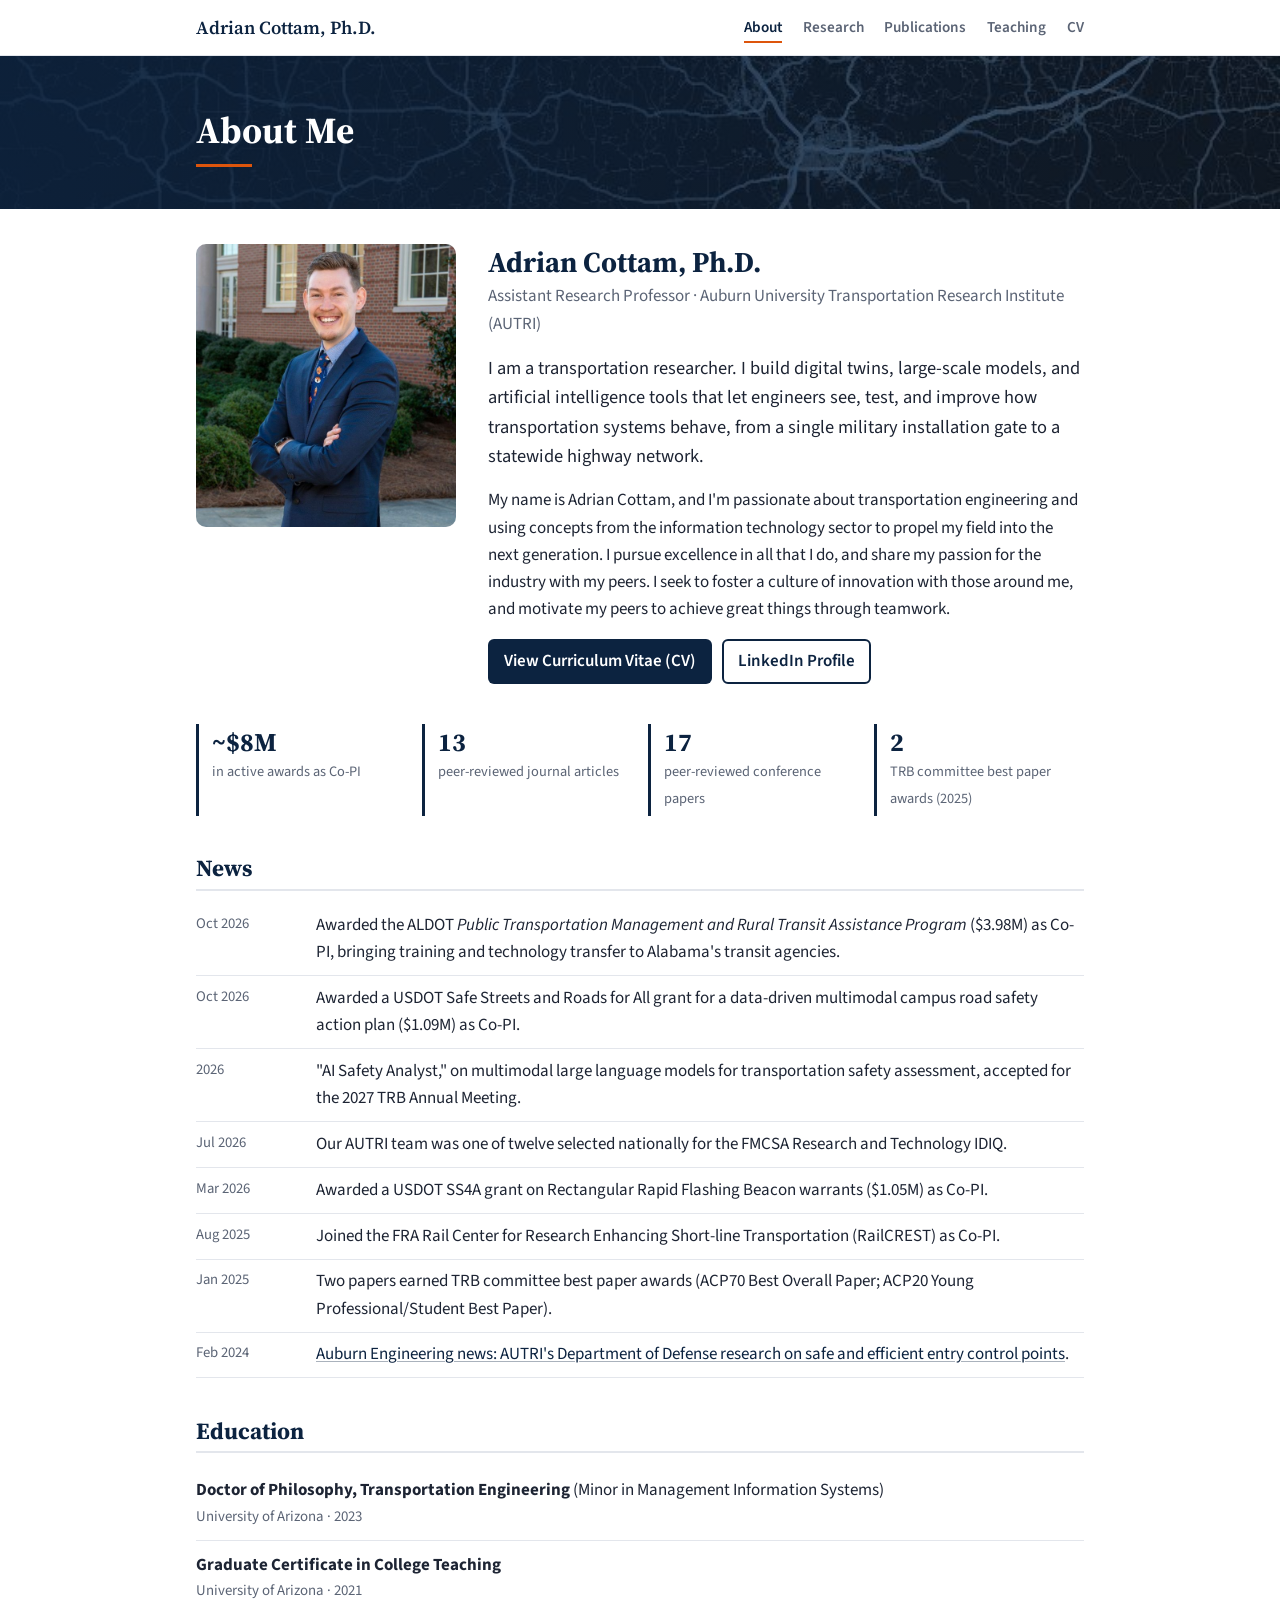
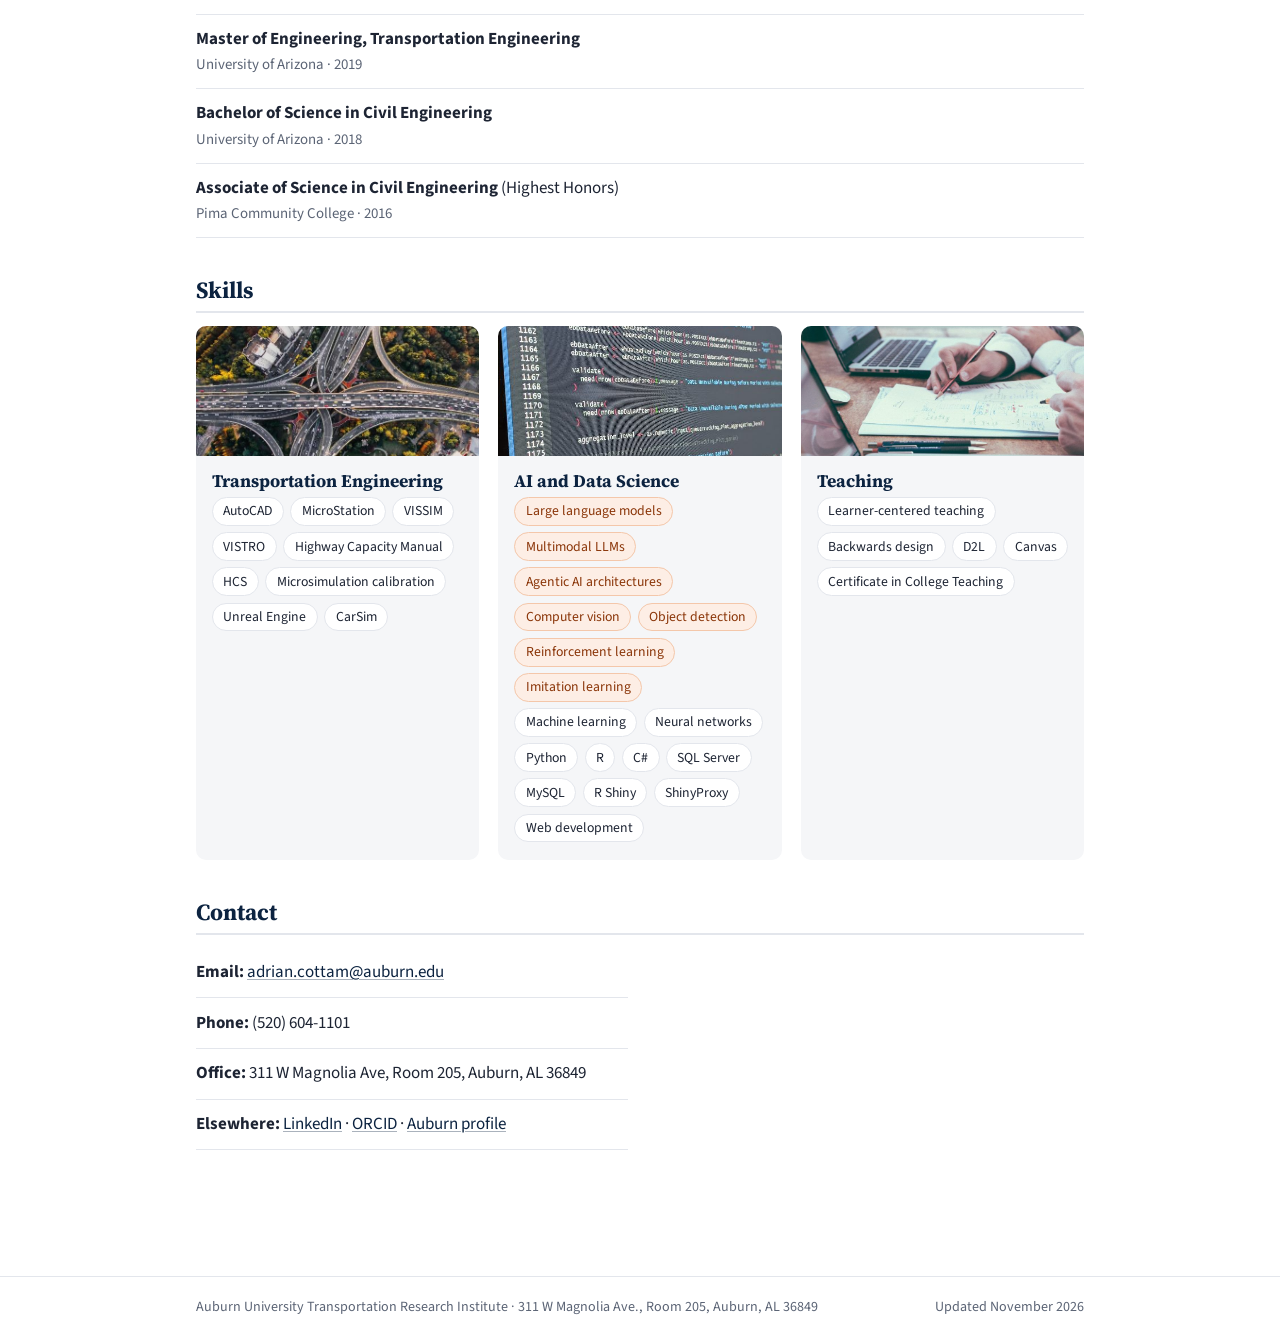
==== index.html @ 18e48138 "Changed data science skills to AI and data science" ====
<!doctype html>
<html lang="en">
<head>
<meta charset="utf-8">
<meta name="viewport" content="width=device-width, initial-scale=1">
<title>Adrian Cottam, Ph.D.</title>
<meta name="description" content="Adrian Cottam, Ph.D., transportation researcher at Auburn University: digital twins, large-scale transportation modeling, simulation, and AI for transportation safety.">
<link rel="icon" href="assets/img/headshot-close.jpg">
<link rel="preconnect" href="https://fonts.googleapis.com">
<link rel="preconnect" href="https://fonts.gstatic.com" crossorigin>
<link href="https://fonts.googleapis.com/css2?family=Source+Sans+3:wght@400;600&family=Source+Serif+4:wght@600&display=swap" rel="stylesheet">
<link rel="stylesheet" href="style.css?v=9">
</head>
<body>
<header class="site-header"><div class="inner">
<a class="brand" href="index.html">Adrian Cottam, Ph.D.</a>
<nav aria-label="Main"><ul><li><a href="index.html" aria-current="page">About</a></li><li><a href="research.html">Research</a></li><li><a href="publications.html">Publications</a></li><li><a href="teaching.html">Teaching</a></li><li><a href="cv.html">CV</a></li></ul></nav>
</div></header>
<div class="banner"><div class="inner"><h1>About Me</h1></div></div>
<main>

<section class="intro">
<div class="intro-photo"><img src="assets/img/headshot.jpg" alt="Adrian Cottam, smiling, in a navy suit with arms crossed, standing in front of a brick building." width="650" height="706"></div>
<div class="intro-text">
<h2 class="name">Adrian Cottam, Ph.D.</h2>
<div class="role">Assistant Research Professor · Auburn University Transportation Research Institute (AUTRI)</div>
<p class="lede">I am a transportation researcher. I build digital twins, large-scale models, and artificial intelligence tools that let engineers see, test, and improve how transportation systems behave, from a single military installation gate to a statewide highway network.</p>
<p>My name is Adrian Cottam, and I'm passionate about transportation engineering and using concepts from the information technology sector to propel my field into the next generation. I pursue excellence in all that I do, and share my passion for the industry with my peers. I seek to foster a culture of innovation with those around me, and motivate my peers to achieve great things through teamwork.</p>
<p class="buttons"><a class="button" href="assets/CV_AdrianCottam.pdf">View Curriculum Vitae (CV)</a> <a class="button ghost" href="https://www.linkedin.com/in/adrian-cottam/">LinkedIn Profile</a></p>
</div>
</section>

<div class="stats">
<div class="stat"><b>~$8M</b><span>in active awards as Co-PI</span></div>
<div class="stat"><b>13</b><span>peer-reviewed journal articles</span></div>
<div class="stat"><b>17</b><span>peer-reviewed conference papers</span></div>
<div class="stat"><b>2</b><span>TRB committee best paper awards (2025)</span></div>
</div>

<h2>News</h2>
<ul class="news">
<li><time>Oct 2026</time><span>Awarded the ALDOT <em>Public Transportation Management and Rural Transit Assistance Program</em> ($3.98M) as Co-PI, bringing training and technology transfer to Alabama's transit agencies.</span></li>
<li><time>Oct 2026</time><span>Awarded a USDOT Safe Streets and Roads for All grant for a data-driven multimodal campus road safety action plan ($1.09M) as Co-PI.</span></li>
<li><time>2026</time><span>"AI Safety Analyst," on multimodal large language models for transportation safety assessment, accepted for the 2027 TRB Annual Meeting.</span></li>
<li><time>Jul 2026</time><span>Our AUTRI team was one of twelve selected nationally for the FMCSA Research and Technology IDIQ.</span></li>
<li><time>Mar 2026</time><span>Awarded a USDOT SS4A grant on Rectangular Rapid Flashing Beacon warrants ($1.05M) as Co-PI.</span></li>
<li><time>Aug 2025</time><span>Joined the FRA Rail Center for Research Enhancing Short-line Transportation (RailCREST) as Co-PI.</span></li>
<li><time>Jan 2025</time><span>Two papers earned TRB committee best paper awards (ACP70 Best Overall Paper; ACP20 Young Professional/Student Best Paper).</span></li>
<li><time>Feb 2024</time><span><a href="https://eng.auburn.edu/news/2024/02/rilett-dod-safe-entry-points">Auburn Engineering news: AUTRI's Department of Defense research on safe and efficient entry control points</a>.</span></li>
</ul>

<h2>Education</h2>
<ul class="entries">
<li><strong>Doctor of Philosophy, Transportation Engineering</strong> (Minor in Management Information Systems)<div class="meta">University of Arizona · 2023</div></li>
<li><strong>Graduate Certificate in College Teaching</strong><div class="meta">University of Arizona · 2021</div></li>
<li><strong>Master of Engineering, Transportation Engineering</strong><div class="meta">University of Arizona · 2019</div></li>
<li><strong>Bachelor of Science in Civil Engineering</strong><div class="meta">University of Arizona · 2018</div></li>
<li><strong>Associate of Science in Civil Engineering</strong> (Highest Honors)<div class="meta">Pima Community College · 2016</div></li>
</ul>

<h2>Skills</h2>
<div class="tiles skills">
<div class="tile"><img src="assets/img/skill-transportation.jpg" alt="Aerial view of a multi-level highway interchange." width="600" height="600" loading="lazy"><h3>Transportation Engineering</h3><div class="chips"><span>AutoCAD</span><span>MicroStation</span><span>VISSIM</span><span>VISTRO</span><span>Highway Capacity Manual</span><span>HCS</span><span>Microsimulation calibration</span><span>Unreal Engine</span><span>CarSim</span></div></div>
<div class="tile"><img src="assets/img/skill-data-science.jpg" alt="Close-up of program code on a computer monitor." width="500" height="500" loading="lazy"><h3>AI and Data Science</h3><div class="chips"><span class="hi">Large language models</span><span class="hi">Multimodal LLMs</span><span class="hi">Agentic AI architectures</span><span class="hi">Computer vision</span><span class="hi">Object detection</span><span class="hi">Reinforcement learning</span><span class="hi">Imitation learning</span><span>Machine learning</span><span>Neural networks</span><span>Python</span><span>R</span><span>C#</span><span>SQL Server</span><span>MySQL</span><span>R Shiny</span><span>ShinyProxy</span><span>Web development</span></div></div>
<div class="tile"><img src="assets/img/skill-teaching.jpg" alt="Hands taking notes beside two laptops." width="800" height="800" loading="lazy"><h3>Teaching</h3><div class="chips"><span>Learner-centered teaching</span><span>Backwards design</span><span>D2L</span><span>Canvas</span><span>Certificate in College Teaching</span></div></div>
</div>

<h2>Contact</h2>
<div class="contact">
<ul class="entries">
<li><strong>Email:</strong> <a href="mailto:adrian.cottam@auburn.edu">adrian.cottam@auburn.edu</a></li>
<li><strong>Phone:</strong> (520) 604-1101</li>
<li><strong>Office:</strong> 311 W Magnolia Ave, Room 205, Auburn, AL 36849</li>
<li><strong>Elsewhere:</strong> <a href="https://www.linkedin.com/in/adrian-cottam/">LinkedIn</a> · <a href="https://orcid.org/0000-0001-5654-4347">ORCID</a> · <a href="https://eng.auburn.edu/directory/abc0140">Auburn profile</a></li>
</ul>
<iframe class="map" title="Map of 311 W Magnolia Ave, Auburn, AL" loading="lazy" src="https://maps.google.com/maps?hl=en-US&amp;ll=32.60641,-85.485661&amp;output=embed&amp;q=311+W+Magnolia+Ave,+Auburn,+AL+36849,+USA&amp;z=17"></iframe>
</div>

</main>
<footer class="site-footer"><div class="inner">
<span>Auburn University Transportation Research Institute · 311 W Magnolia Ave., Room 205, Auburn, AL 36849</span>
<span>Updated November 2026</span>
</div></footer>
</body>
</html>
---- style.css ----
:root {
  --navy: #0c2340;
  --orange: #dd550c;
  --ink: #1d2433;
  --muted: #5b6475;
  --line: #e3e6ec;
  --bg: #ffffff;
  --soft: #f5f6f8;
  --max: 920px;
}
* { box-sizing: border-box; }
html { -webkit-text-size-adjust: 100%; }
body {
  margin: 0;
  background: var(--bg);
  color: var(--ink);
  font-family: "Source Sans 3", -apple-system, "Segoe UI", Roboto, Helvetica, Arial, sans-serif;
  font-size: 17px;
  line-height: 1.6;
}
a { color: var(--navy); text-decoration-color: rgba(12,35,64,.35); text-underline-offset: 2px; }
a:hover { color: var(--orange); text-decoration-color: currentColor; }
h1, h2, h3 { font-family: "Source Serif 4", Georgia, serif; color: var(--navy); line-height: 1.25; }
h1 { font-size: 2.1rem; margin: 0 0 .25rem; }
h2 { font-size: 1.45rem; margin: 2.4rem 0 .8rem; padding-bottom: .35rem; border-bottom: 2px solid var(--line); }
h3 { font-size: 1.1rem; margin: 1.4rem 0 .3rem; }
p { margin: 0 0 1rem; }

/* header */
.site-header { border-bottom: 1px solid var(--line); background: #fff; position: sticky; top: 0; z-index: 10; }
.site-header .inner { max-width: var(--max); margin: 0 auto; padding: .8rem 16px; display: flex; align-items: center; justify-content: space-between; gap: 1rem; flex-wrap: wrap; }
.brand { font-family: "Source Serif 4", Georgia, serif; font-weight: 600; font-size: 1.15rem; color: var(--navy); text-decoration: none; }
.brand:hover { color: var(--navy); }
nav ul { list-style: none; margin: 0; padding: 0; display: flex; gap: 1.3rem; flex-wrap: wrap; }
nav a { text-decoration: none; color: var(--muted); font-weight: 600; font-size: .95rem; padding: .2rem 0; border-bottom: 2px solid transparent; }
nav a:hover, nav a[aria-current="page"] { color: var(--navy); border-bottom-color: var(--orange); }

main { max-width: var(--max); margin: 0 auto; padding: 2.2rem 16px 3rem; }

/* home hero */
.hero { display: grid; grid-template-columns: 1fr; gap: 1.2rem; }
.hero .role { color: var(--muted); font-size: 1.05rem; margin-bottom: 1.2rem; }
.lede { font-size: 1.15rem; }
.contact-line { display: flex; flex-wrap: wrap; gap: .4rem 1.2rem; font-size: .95rem; color: var(--muted); margin-top: .4rem; }
.contact-line a { font-weight: 600; }

/* cards */
.areas { display: grid; grid-template-columns: repeat(auto-fit, minmax(240px, 1fr)); gap: 1rem; margin-top: 1rem; }
.card { background: var(--soft); border-radius: 8px; padding: 1.1rem 1.2rem; border-top: 3px solid var(--orange); }
.card h3 { margin-top: 0; }
.card p { margin: 0; font-size: .97rem; color: var(--ink); }

/* stats */
.stats { display: grid; grid-template-columns: repeat(auto-fit, minmax(150px, 1fr)); gap: 1rem; margin: 1.5rem 0 .5rem; }
.stat { border-left: 3px solid var(--navy); padding: .2rem 0 .2rem .8rem; }
.stat b { display: block; font-family: "Source Serif 4", Georgia, serif; font-size: 1.6rem; color: var(--navy); line-height: 1.2; }
.stat span { font-size: .9rem; color: var(--muted); }

/* lists */
.news { list-style: none; padding: 0; margin: 0; }
.news li { display: grid; grid-template-columns: 6.5rem 1fr; gap: 1rem; padding: .55rem 0; border-bottom: 1px solid var(--line); }
.news time { color: var(--muted); font-size: .92rem; font-variant-numeric: tabular-nums; }
.entries { list-style: none; padding: 0; margin: 0; }
.entries li { padding: .7rem 0; border-bottom: 1px solid var(--line); }
.entries .meta { color: var(--muted); font-size: .93rem; }
.pubs { padding-left: 1.4rem; margin: 0; }
.pubs li { margin-bottom: .8rem; }
.pubs .venue { font-style: italic; }
.pubs .award { display: inline-block; margin-top: .2rem; font-size: .85rem; font-weight: 600; color: var(--orange); }
.me { font-weight: 600; }

figure { margin: 1.2rem 0; }
figure img { width: 100%; height: auto; border-radius: 8px; display: block; }
figcaption { font-size: .9rem; color: var(--muted); margin-top: .4rem; }

table { width: 100%; border-collapse: collapse; font-size: .95rem; }
th, td { text-align: left; padding: .55rem .5rem; border-bottom: 1px solid var(--line); vertical-align: top; }
th { color: var(--muted); font-weight: 600; font-size: .85rem; text-transform: uppercase; letter-spacing: .03em; }
.table-wrap { overflow-x: auto; }

.button { display: inline-block; background: var(--navy); color: #fff; text-decoration: none; padding: .55rem 1rem; border-radius: 6px; font-weight: 600; }
.button:hover { background: var(--orange); color: #fff; }
.cv-frame { width: 100%; height: 80vh; border: 1px solid var(--line); border-radius: 8px; margin-top: 1rem; }

.site-footer { border-top: 1px solid var(--line); color: var(--muted); font-size: .88rem; }
.site-footer .inner { max-width: var(--max); margin: 0 auto; padding: 1.2rem 16px; display: flex; justify-content: space-between; flex-wrap: wrap; gap: .5rem; }

@media (max-width: 600px) {
  body { font-size: 16px; }
  h1 { font-size: 1.75rem; }
  .news li { grid-template-columns: 1fr; gap: .1rem; }
  nav ul { gap: .9rem; }
  .courses th:nth-child(3), .courses td:nth-child(3) { display: none; }
  table { font-size: .9rem; }
}

/* ---- banner (from the old site's road-network header) ---- */
.banner { background: #0b1220 url("assets/img/banner-network.jpg") center/cover no-repeat; position: relative; }
.banner::before { content: ""; position: absolute; inset: 0; background: linear-gradient(90deg, rgba(12,35,64,.85), rgba(12,35,64,.35)); }
.banner .inner { position: relative; max-width: var(--max); margin: 0 auto; padding: 3.2rem 16px 2.6rem; }
.banner h1 { color: #fff; margin: 0; font-size: 2.3rem; }
.banner h1::after { content: ""; display: block; width: 56px; height: 3px; background: var(--orange); margin-top: .7rem; }

/* ---- about intro ---- */
.intro { display: grid; grid-template-columns: 260px 1fr; gap: 2rem; align-items: start; }
.intro-photo img { width: 100%; height: auto; border-radius: 10px; display: block; }
.intro .name { margin: 0 0 .2rem; border: 0; padding: 0; font-size: 1.8rem; }
.intro .role { color: var(--muted); margin-bottom: 1rem; }
.buttons { display: flex; flex-wrap: wrap; gap: .6rem; }
.button.ghost { background: transparent; color: var(--navy); border: 2px solid var(--navy); padding: calc(.55rem - 2px) calc(1rem - 2px); }
.button.ghost:hover { background: var(--navy); color: #fff; }

/* ---- image tiles (skills, philosophy) ---- */
.tiles { display: grid; grid-template-columns: repeat(auto-fit, minmax(220px, 1fr)); gap: 1.2rem; }
.tile { background: var(--soft); border-radius: 10px; overflow: hidden; }
.tile img { width: 100%; height: 170px; object-fit: cover; display: block; }
.tile h3 { margin: .9rem 1rem .3rem; }
.tile p, .tile ul { margin: 0 1rem 1rem; font-size: .96rem; }
.tile ul { padding-left: 1.1rem; }

/* ---- projects with side image ---- */
.project { display: grid; grid-template-columns: 1.3fr 1fr; gap: 1.6rem; align-items: start; margin: 1.2rem 0 1.6rem; }
.project h3 { margin-top: .2rem; }
.project .meta { color: var(--muted); font-size: .93rem; margin-bottom: .6rem; }
.project-img figure { margin: 0 0 .8rem; }
.project-img img { box-shadow: 0 1px 3px rgba(0,0,0,.12); }
.duo { display: grid; grid-template-columns: 1fr 1fr; gap: 1.2rem; align-items: start; }

/* ---- gallery ---- */
.gallery { display: grid; grid-template-columns: repeat(auto-fill, minmax(200px, 1fr)); gap: .6rem; }
.gallery a { display: block; border-radius: 6px; overflow: hidden; }
.gallery img { width: 100%; height: 170px; object-fit: cover; display: block; transition: transform .2s; }
.gallery a:hover img { transform: scale(1.04); }

/* ---- embeds ---- */
.contact { display: grid; grid-template-columns: 1fr 1fr; gap: 1.5rem; align-items: start; }
.map { width: 100%; height: 280px; border: 0; border-radius: 8px; }
.doc-frame { width: 100%; height: 85vh; border: 1px solid var(--line); border-radius: 8px; }
.video { width: 100%; aspect-ratio: 16 / 9; border: 0; border-radius: 8px; background: #000; }
.caption { font-size: .9rem; color: var(--muted); margin-top: .4rem; }

@media (max-width: 720px) {
  .intro { grid-template-columns: 1fr; }
  .intro-photo { max-width: 240px; }
  .project, .duo, .contact { grid-template-columns: 1fr; }
  .banner h1 { font-size: 1.8rem; }
  .banner .inner { padding: 2.2rem 16px 1.8rem; }
  .gallery { grid-template-columns: repeat(2, 1fr); }
  .gallery img { height: 130px; }
}
figure.narrow { max-width: 640px; }

/* ---- v3 layout tidy ---- */
/* skills as chips */
.tiles.skills .tile img { height: 130px; }
.chips { display: flex; flex-wrap: wrap; gap: .4rem; margin: .2rem 1rem 1.1rem; }
.chips span { background: #fff; border: 1px solid var(--line); border-radius: 999px; padding: .15rem .65rem; font-size: .86rem; color: var(--ink); white-space: nowrap; }

/* research areas */
.areas2 { margin-top: .4rem; }
.area { background: var(--soft); border-radius: 10px; padding: 1rem 1.2rem; border-top: 3px solid var(--orange); }
.area h3 { margin-top: .2rem; }
.area p { margin: 0; font-size: .97rem; }

/* funded projects */
.grants { display: grid; grid-template-columns: repeat(auto-fill, minmax(260px, 1fr)); gap: 1rem; }
.grant { border: 1px solid var(--line); border-radius: 10px; padding: 1rem 1.1rem; background: #fff; }
.grant .amt { font-family: "Source Serif 4", Georgia, serif; font-size: 1.45rem; color: var(--orange); font-weight: 600; line-height: 1.2; margin-bottom: .3rem; }
.grant strong { display: block; color: var(--navy); line-height: 1.35; margin-bottom: .4rem; }
.grant .meta { color: var(--muted); font-size: .88rem; }

/* two columns */
.cols2 { display: grid; grid-template-columns: 1fr 1fr; gap: 2rem; }
.cols2 h2 { margin-top: 2.4rem; }

/* carousel */
.carousel { position: relative; background: #0b1220; border-radius: 10px; overflow: hidden; }
.track { display: flex; overflow-x: auto; scroll-snap-type: x mandatory; scrollbar-width: none; outline: none; }
.track::-webkit-scrollbar { display: none; }
.track:focus-visible { box-shadow: inset 0 0 0 3px var(--orange); }
.slide { flex: 0 0 100%; scroll-snap-align: center; height: 480px; display: flex; align-items: center; justify-content: center; }
.slide img { max-width: 100%; max-height: 100%; width: auto; height: auto; object-fit: contain; display: block; }
.nav { position: absolute; top: 50%; transform: translateY(-50%); width: 44px; height: 44px; border-radius: 50%; border: 0; background: rgba(255,255,255,.88); color: var(--navy); font-size: 1.9rem; line-height: 1; cursor: pointer; display: flex; align-items: center; justify-content: center; padding-bottom: 4px; }
.nav:hover { background: #fff; color: var(--orange); }
.nav.prev { left: 12px; } .nav.next { right: 12px; }
.count { position: absolute; right: 12px; bottom: 10px; background: rgba(0,0,0,.55); color: #fff; font-size: .82rem; padding: .1rem .55rem; border-radius: 999px; }
.thumbs { display: flex; gap: .4rem; overflow-x: auto; padding: .6rem 0 .2rem; }
.thumb { flex: 0 0 auto; border: 2px solid transparent; border-radius: 6px; padding: 0; background: none; cursor: pointer; opacity: .6; }
.thumb img { width: 76px; height: 54px; object-fit: cover; border-radius: 4px; display: block; }
.thumb.on, .thumb:hover { opacity: 1; border-color: var(--orange); }

/* even photo pairs */
.duo.even img { height: 300px; object-fit: cover; }

@media (max-width: 720px) {
  .cols2 { grid-template-columns: 1fr; gap: 0; }
  .slide { height: 300px; }
  .nav { width: 36px; height: 36px; font-size: 1.5rem; }
  .duo.even img { height: 240px; }
}

/* merged teaching page */
.cols3 { display: grid; grid-template-columns: repeat(3, 1fr); gap: 1.4rem; margin-top: .6rem; }
.cols3 h3 { margin-top: .6rem; }
.cols3 p { font-size: .97rem; }
details.doc { margin: .4rem 0 1rem; border: 1px solid var(--line); border-radius: 8px; padding: .7rem 1rem; }
details.doc summary { cursor: pointer; font-weight: 600; color: var(--navy); }
details.doc[open] summary { margin-bottom: .8rem; }
[id] { scroll-margin-top: 70px; }
@media (max-width: 720px) { .cols3 { grid-template-columns: 1fr; gap: 0; } }

/* research projects as expandable rows */
.hint { color: var(--muted); font-size: .92rem; margin-top: -.3rem; }
details.proj { border: 1px solid var(--line); border-radius: 10px; margin: .7rem 0; background: #fff; transition: box-shadow .15s; }
details.proj:hover { box-shadow: 0 2px 8px rgba(12,35,64,.08); }
details.proj > summary { list-style: none; cursor: pointer; padding: .9rem 3rem .9rem 1.1rem; position: relative; display: flex; flex-direction: column; gap: .15rem; }
details.proj > summary::-webkit-details-marker { display: none; }
details.proj > summary::after { content: ""; position: absolute; right: 1.2rem; top: 50%; width: 10px; height: 10px; border-right: 2px solid var(--orange); border-bottom: 2px solid var(--orange); transform: translateY(-70%) rotate(45deg); transition: transform .2s; }
details.proj[open] > summary::after { transform: translateY(-30%) rotate(-135deg); }
details.proj > summary:focus-visible { outline: 3px solid var(--orange); outline-offset: 2px; border-radius: 10px; }
.proj-title { font-family: "Source Serif 4", Georgia, serif; font-weight: 600; color: var(--navy); font-size: 1.08rem; }
.proj-meta { color: var(--muted); font-size: .9rem; }
details.proj .project { margin: 0; padding: .2rem 1.1rem 1.1rem; border-top: 1px solid var(--line); padding-top: 1rem; }

/* project status badges */
details.proj > summary { padding-right: 7.5rem; }
.badge { position: absolute; right: 2.9rem; top: 50%; transform: translateY(-50%); font-size: .74rem; font-weight: 600; letter-spacing: .03em; text-transform: uppercase; padding: .12rem .55rem; border-radius: 999px; }
.badge.current { background: #fdeee5; color: #b2440a; }
.badge.completed { background: var(--soft); color: var(--muted); }
.project.single { grid-template-columns: 1fr; }
@media (max-width: 720px) {
  details.proj > summary { padding-right: 2.8rem; }
  .badge { position: static; transform: none; align-self: flex-start; margin-top: .3rem; }
}
figure.diagram { margin: .4rem 0 .2rem; }
figure.diagram img { border: 1px solid var(--line); border-radius: 8px; background: #fff; box-shadow: none; }
.slide { position: relative; }
.slide-cap { position: absolute; left: 12px; bottom: 10px; max-width: calc(100% - 100px); background: rgba(0,0,0,.6); color: #fff; font-size: .85rem; line-height: 1.35; padding: .3rem .65rem; border-radius: 6px; }
@media (max-width: 720px) { .slide-cap { font-size: .76rem; left: 8px; bottom: 8px; max-width: calc(100% - 80px); } }
.chips span.hi { background: #fdeee5; border-color: #f4c7aa; color: #8a3508; }
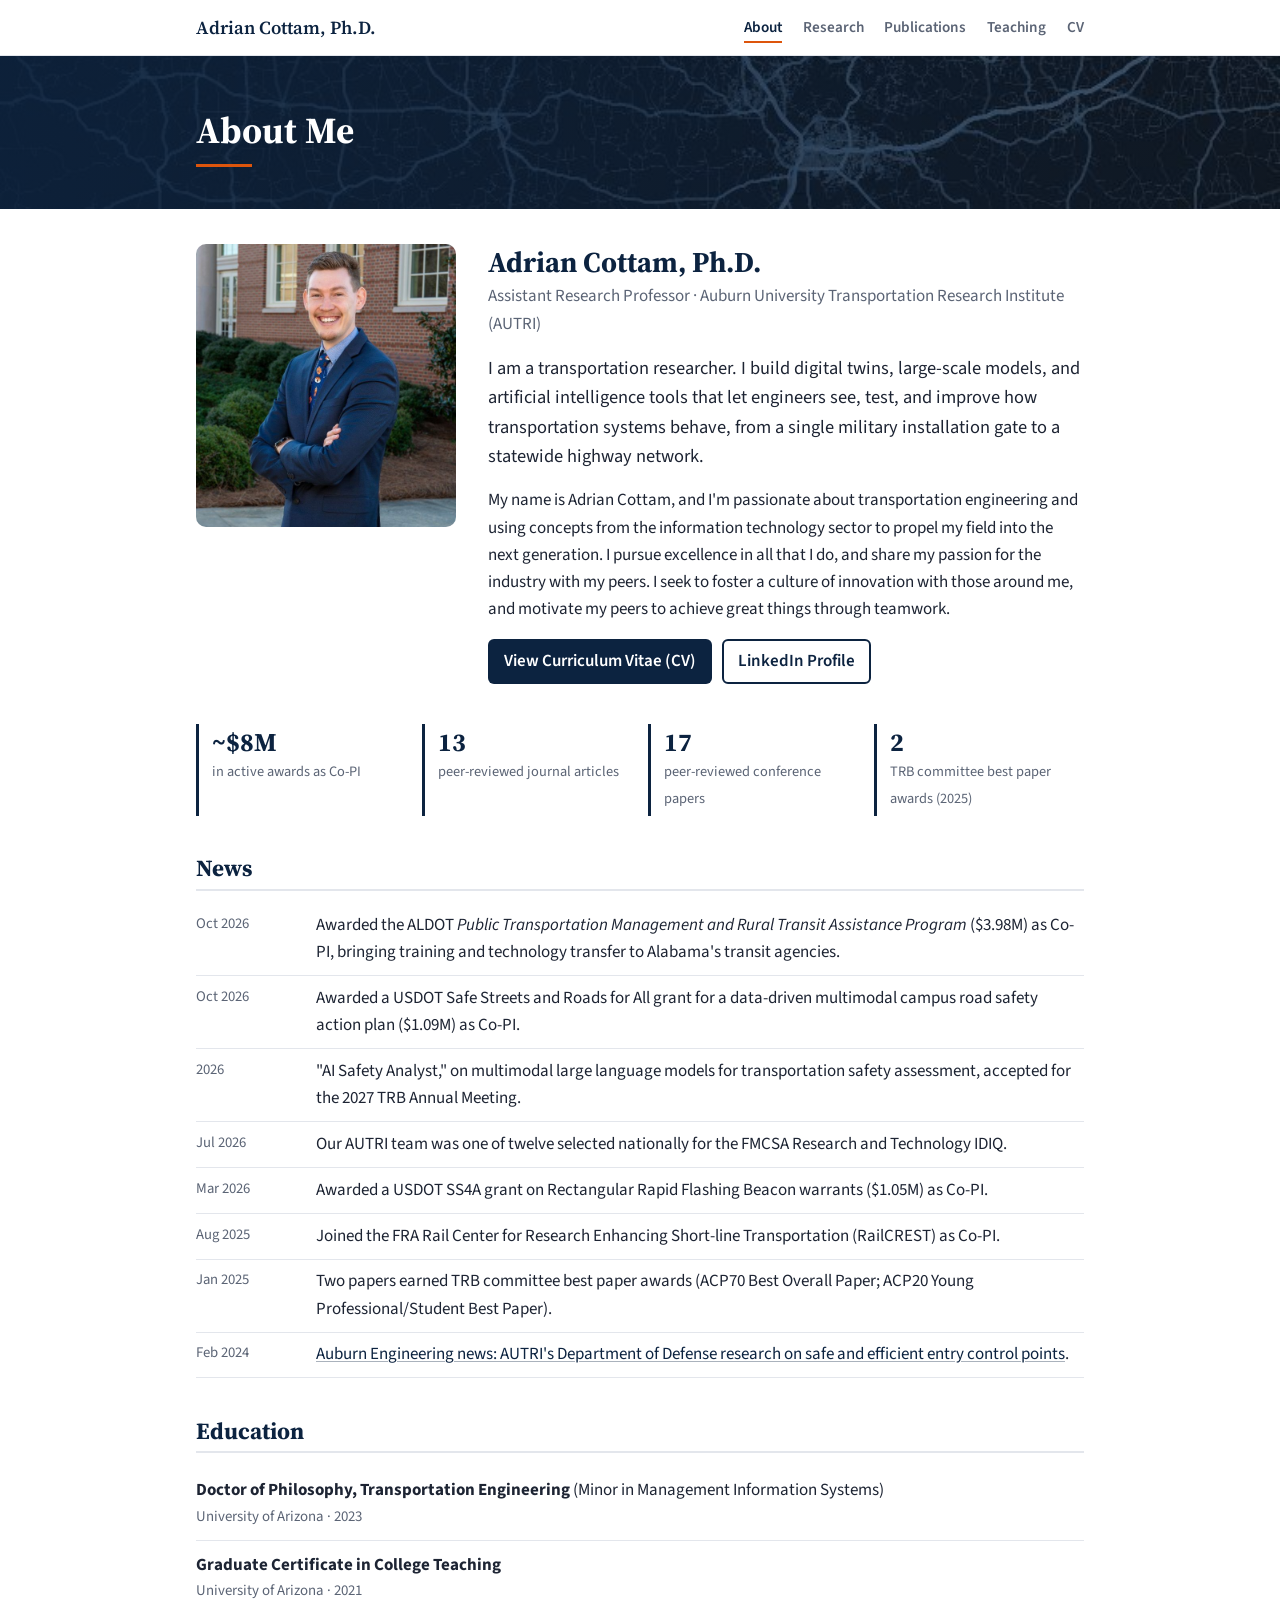
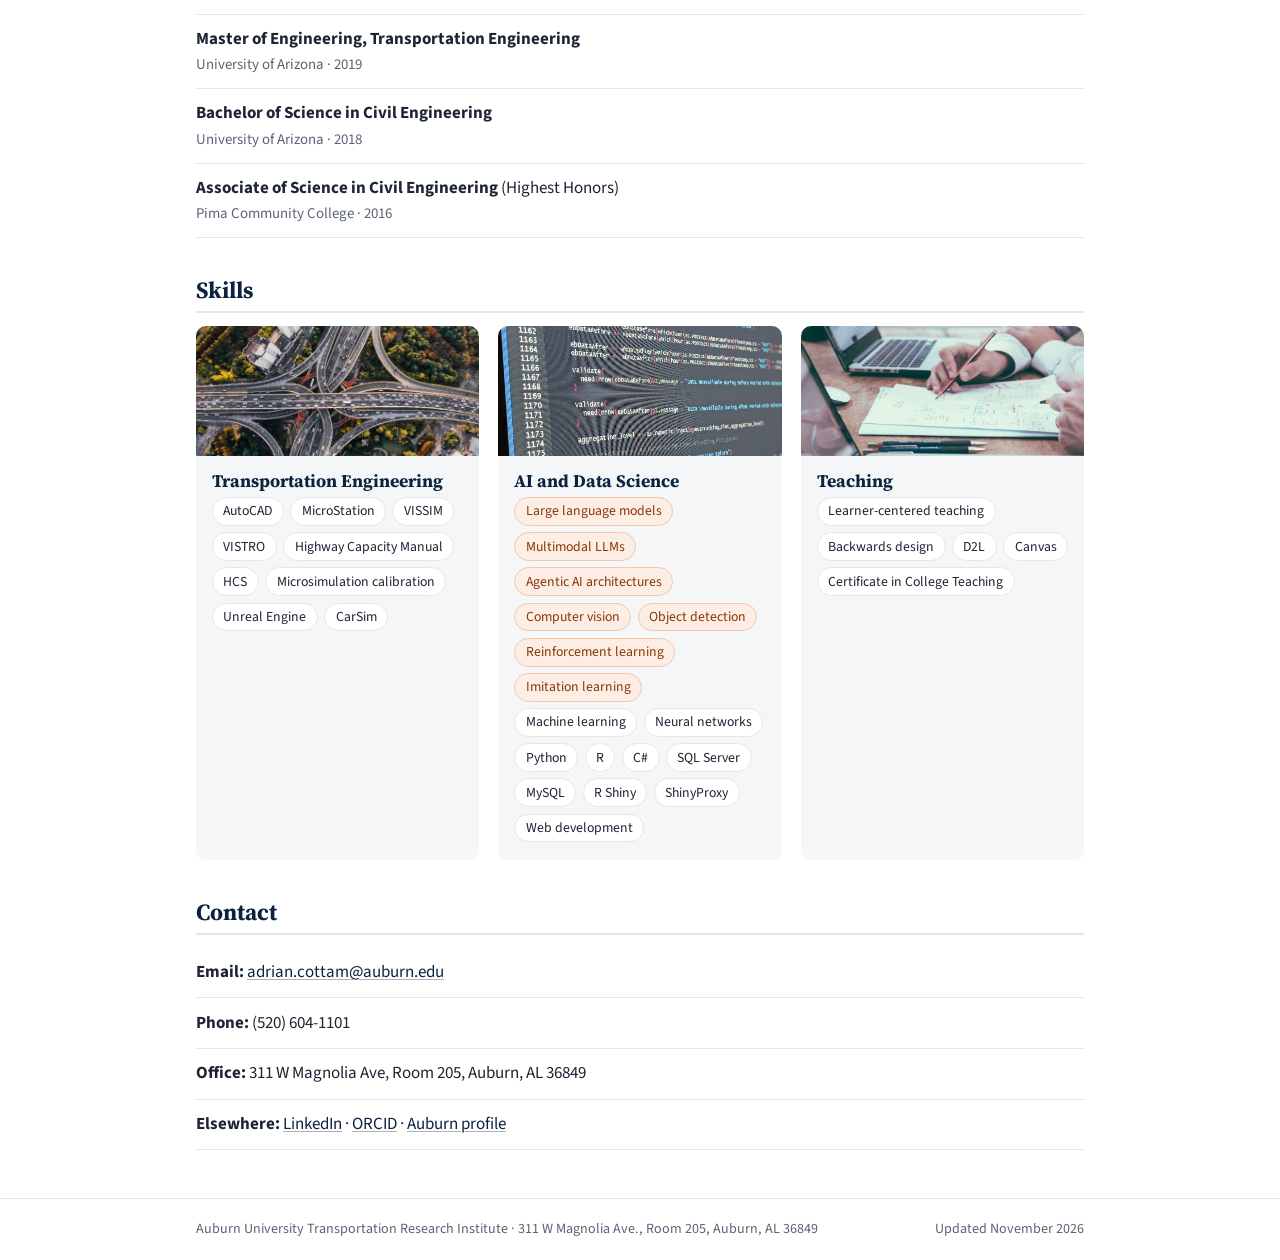
==== commit e10a6650: "Removed map from about page" ====
--- a/index.html
+++ b/index.html
@@ -66,14 +66,13 @@
 </div>
 
 <h2>Contact</h2>
-<div class="contact">
+<div>
 <ul class="entries">
 <li><strong>Email:</strong> <a href="mailto:adrian.cottam@auburn.edu">adrian.cottam@auburn.edu</a></li>
 <li><strong>Phone:</strong> (520) 604-1101</li>
 <li><strong>Office:</strong> 311 W Magnolia Ave, Room 205, Auburn, AL 36849</li>
 <li><strong>Elsewhere:</strong> <a href="https://www.linkedin.com/in/adrian-cottam/">LinkedIn</a> · <a href="https://orcid.org/0000-0001-5654-4347">ORCID</a> · <a href="https://eng.auburn.edu/directory/abc0140">Auburn profile</a></li>
 </ul>
-<iframe class="map" title="Map of 311 W Magnolia Ave, Auburn, AL" loading="lazy" src="https://maps.google.com/maps?hl=en-US&amp;ll=32.60641,-85.485661&amp;output=embed&amp;q=311+W+Magnolia+Ave,+Auburn,+AL+36849,+USA&amp;z=17"></iframe>
 </div>
 
 </main>
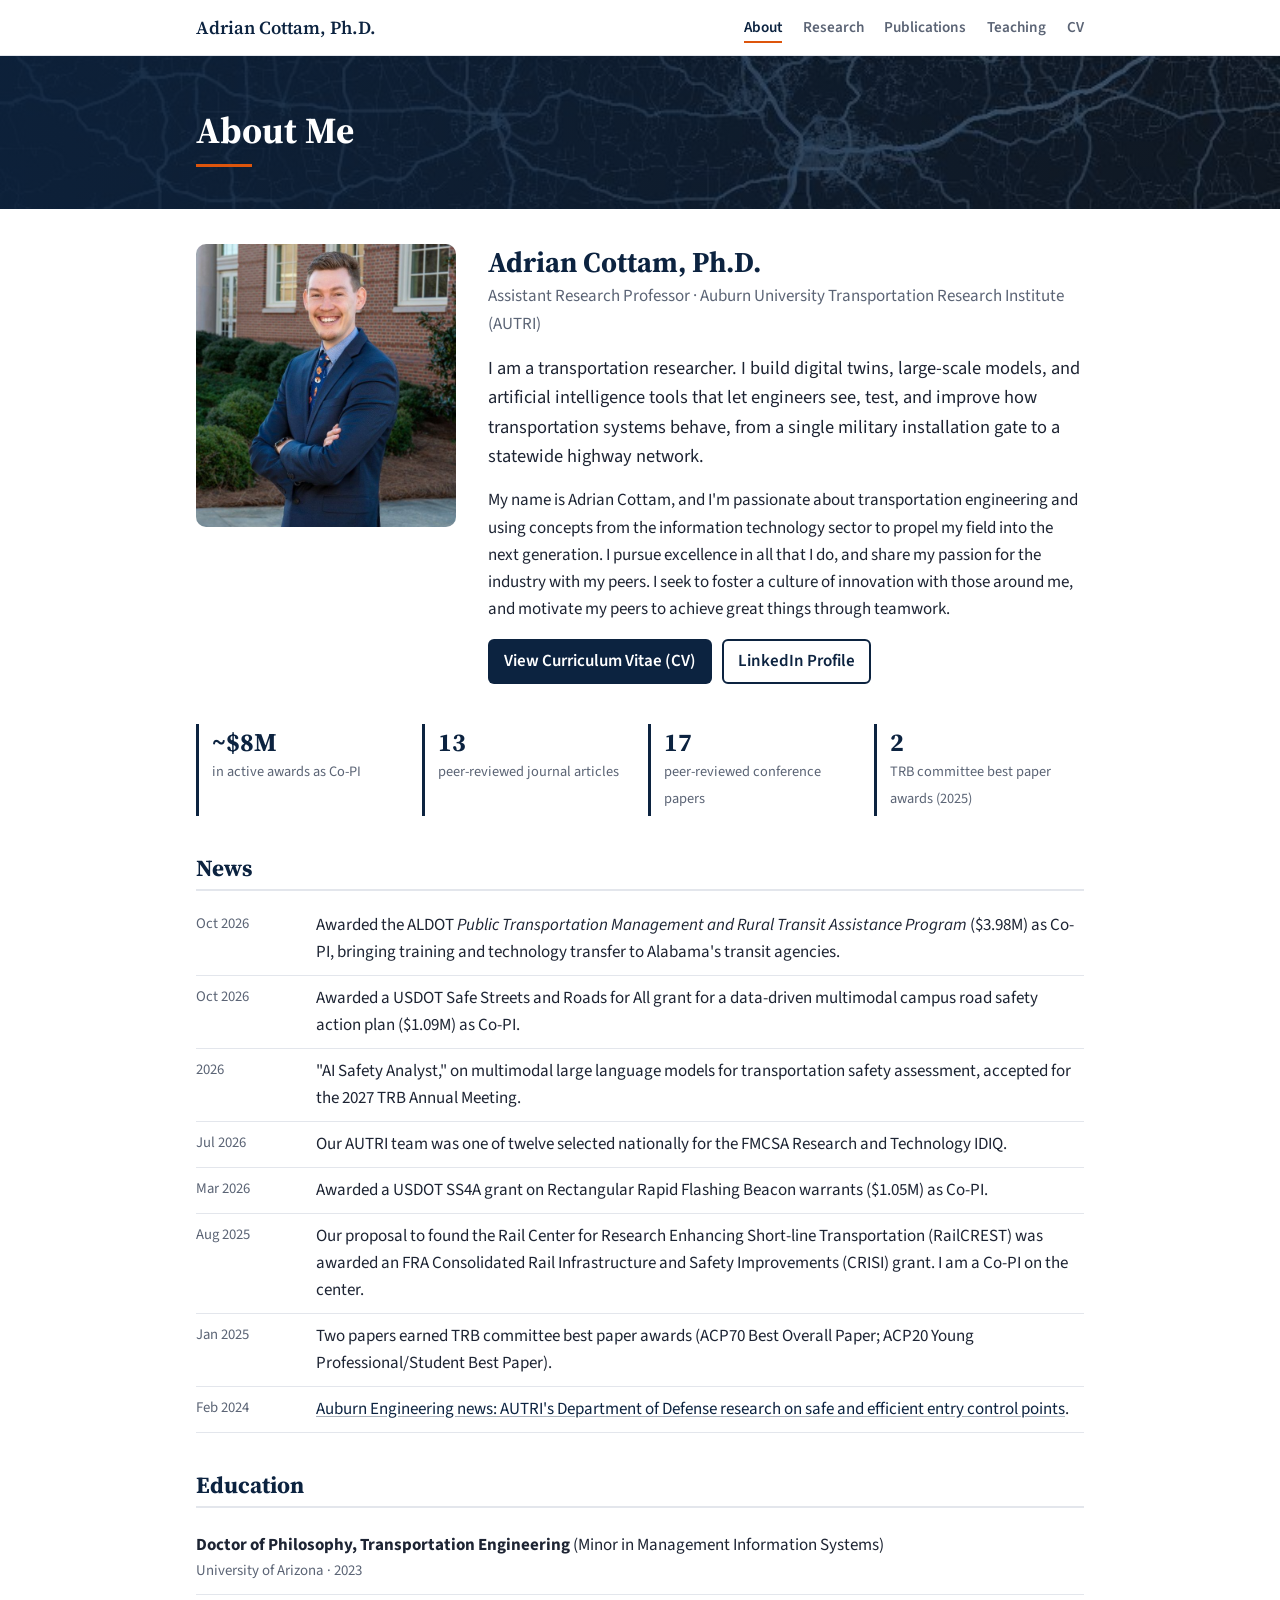
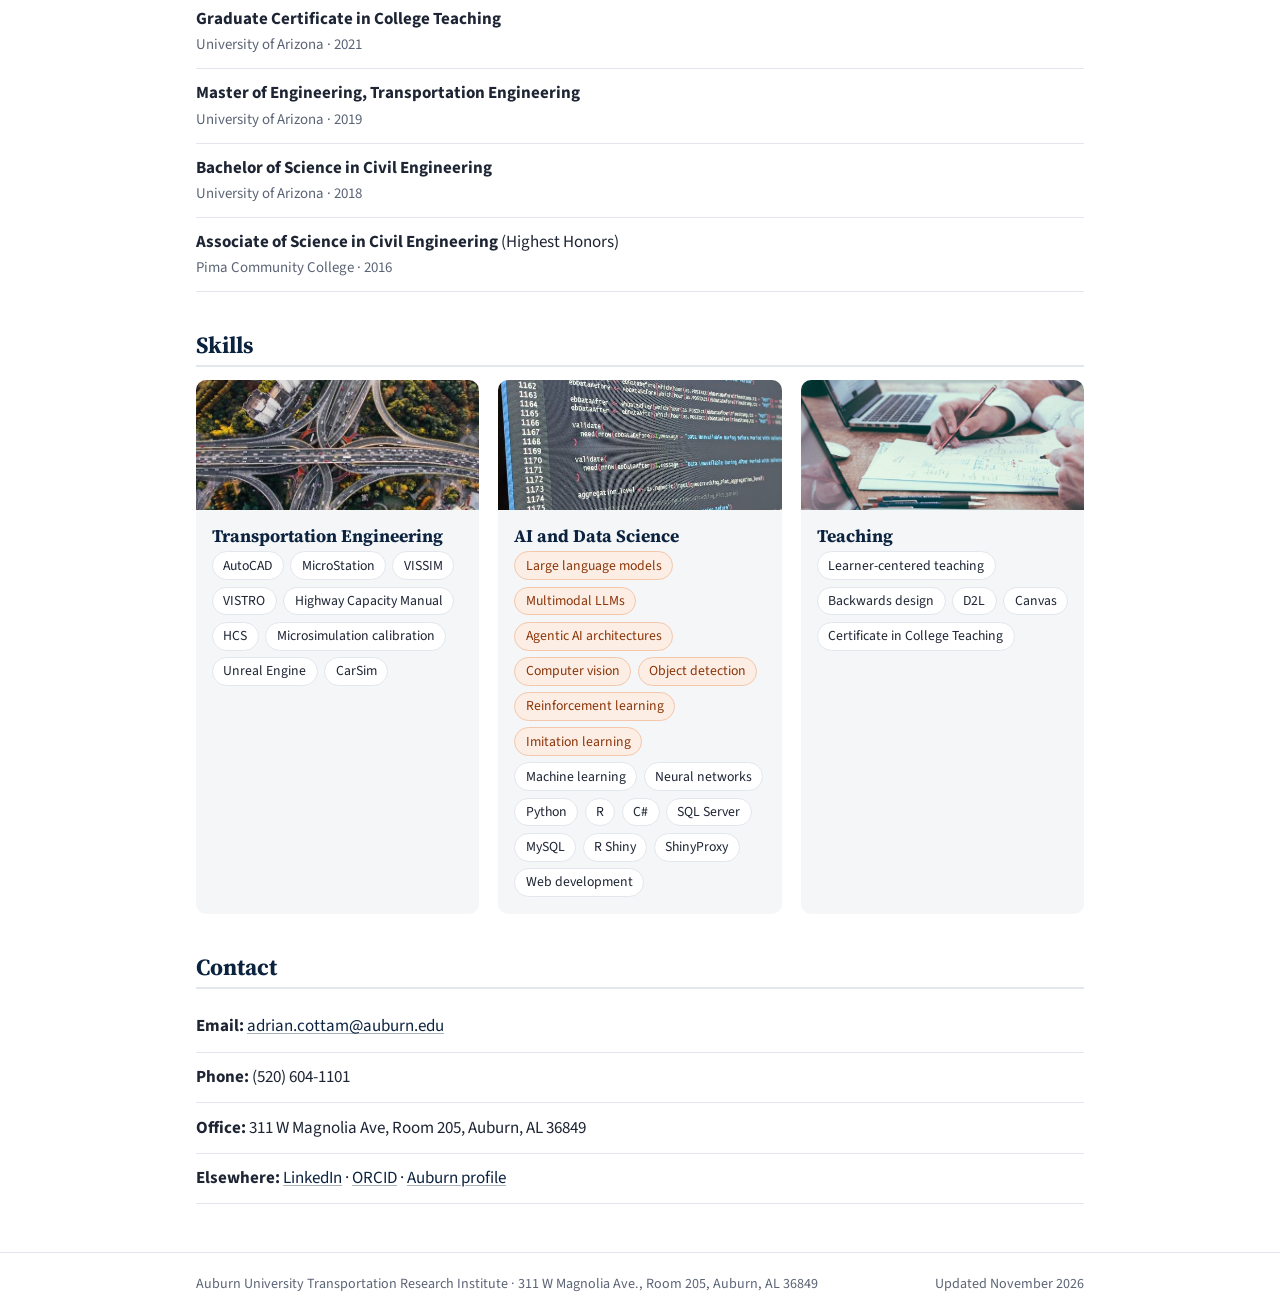
==== commit 3abcc656: "Updated RailCREST news to mention CRISI grant" ====
--- a/index.html
+++ b/index.html
@@ -44,7 +44,7 @@
 <li><time>2026</time><span>"AI Safety Analyst," on multimodal large language models for transportation safety assessment, accepted for the 2027 TRB Annual Meeting.</span></li>
 <li><time>Jul 2026</time><span>Our AUTRI team was one of twelve selected nationally for the FMCSA Research and Technology IDIQ.</span></li>
 <li><time>Mar 2026</time><span>Awarded a USDOT SS4A grant on Rectangular Rapid Flashing Beacon warrants ($1.05M) as Co-PI.</span></li>
-<li><time>Aug 2025</time><span>Joined the FRA Rail Center for Research Enhancing Short-line Transportation (RailCREST) as Co-PI.</span></li>
+<li><time>Aug 2025</time><span>Our proposal to found the Rail Center for Research Enhancing Short-line Transportation (RailCREST) was awarded an FRA Consolidated Rail Infrastructure and Safety Improvements (CRISI) grant. I am a Co-PI on the center.</span></li>
 <li><time>Jan 2025</time><span>Two papers earned TRB committee best paper awards (ACP70 Best Overall Paper; ACP20 Young Professional/Student Best Paper).</span></li>
 <li><time>Feb 2024</time><span><a href="https://eng.auburn.edu/news/2024/02/rilett-dod-safe-entry-points">Auburn Engineering news: AUTRI's Department of Defense research on safe and efficient entry control points</a>.</span></li>
 </ul>
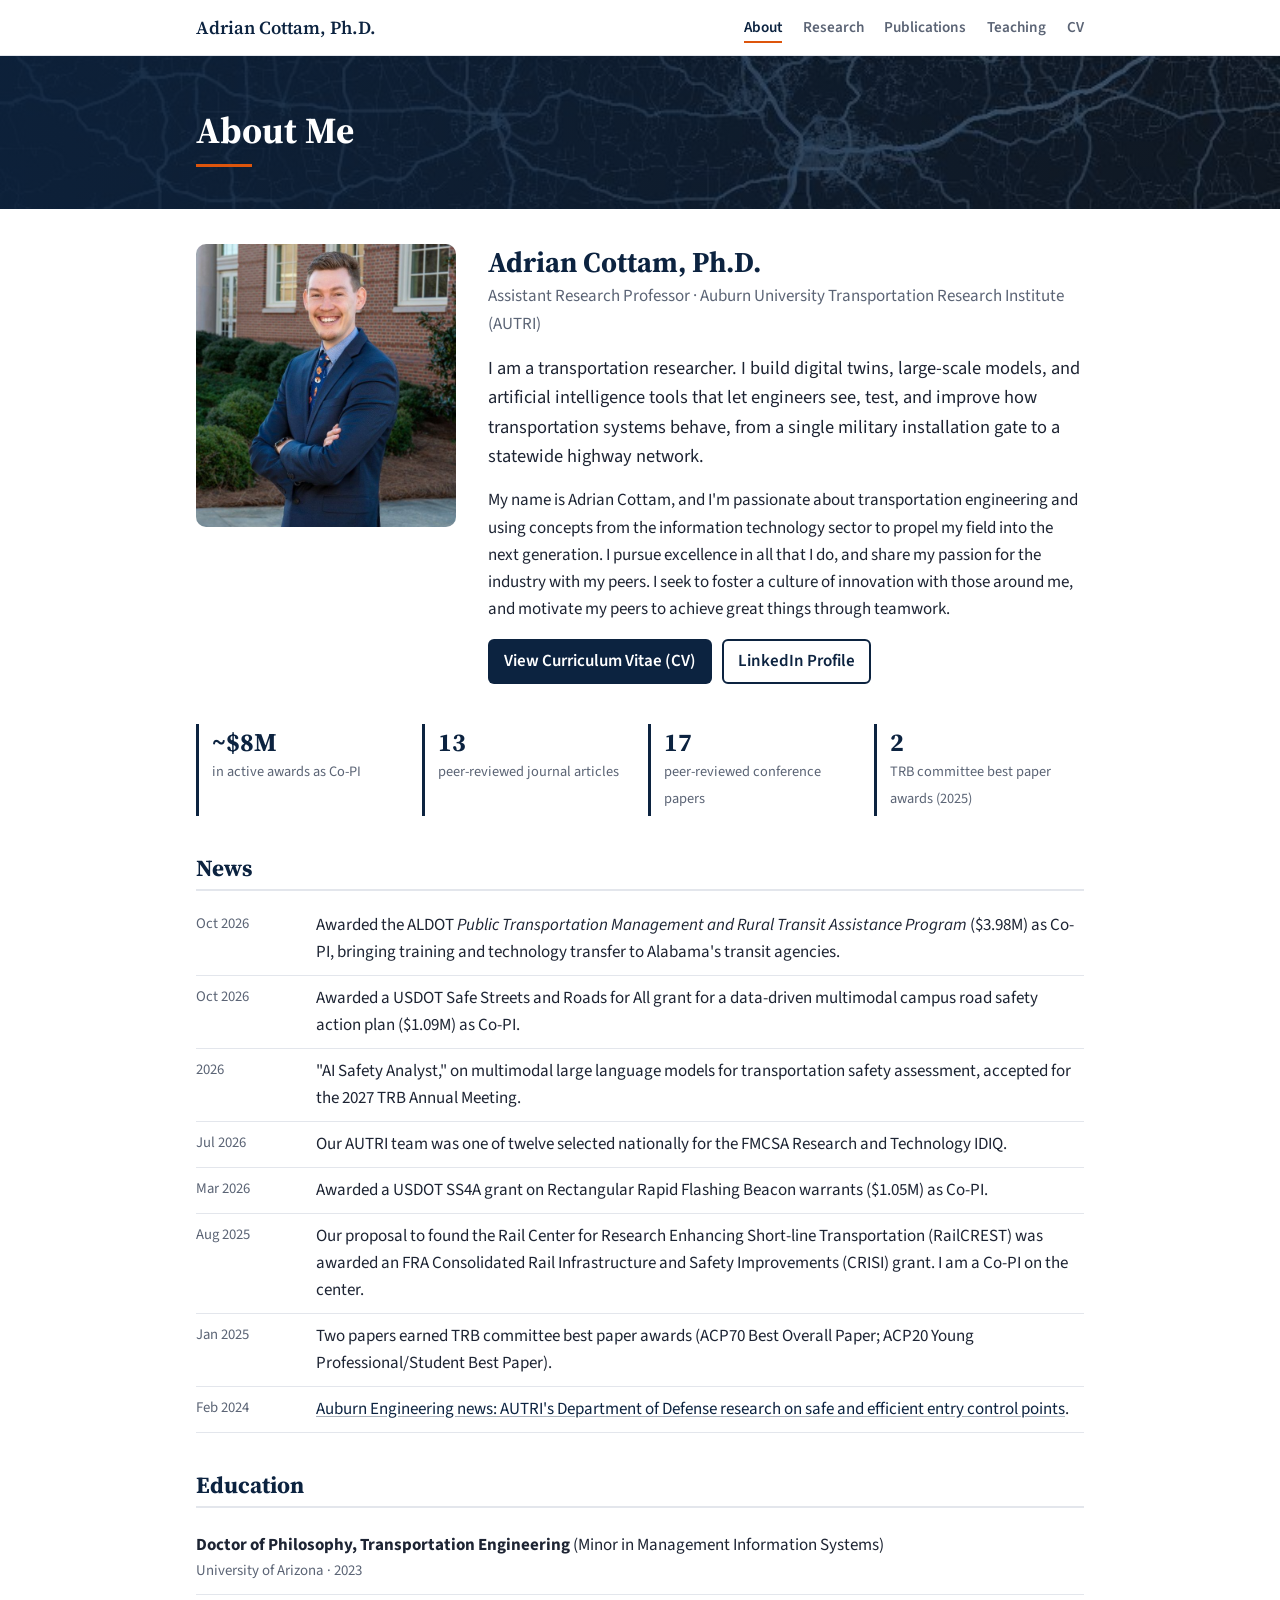
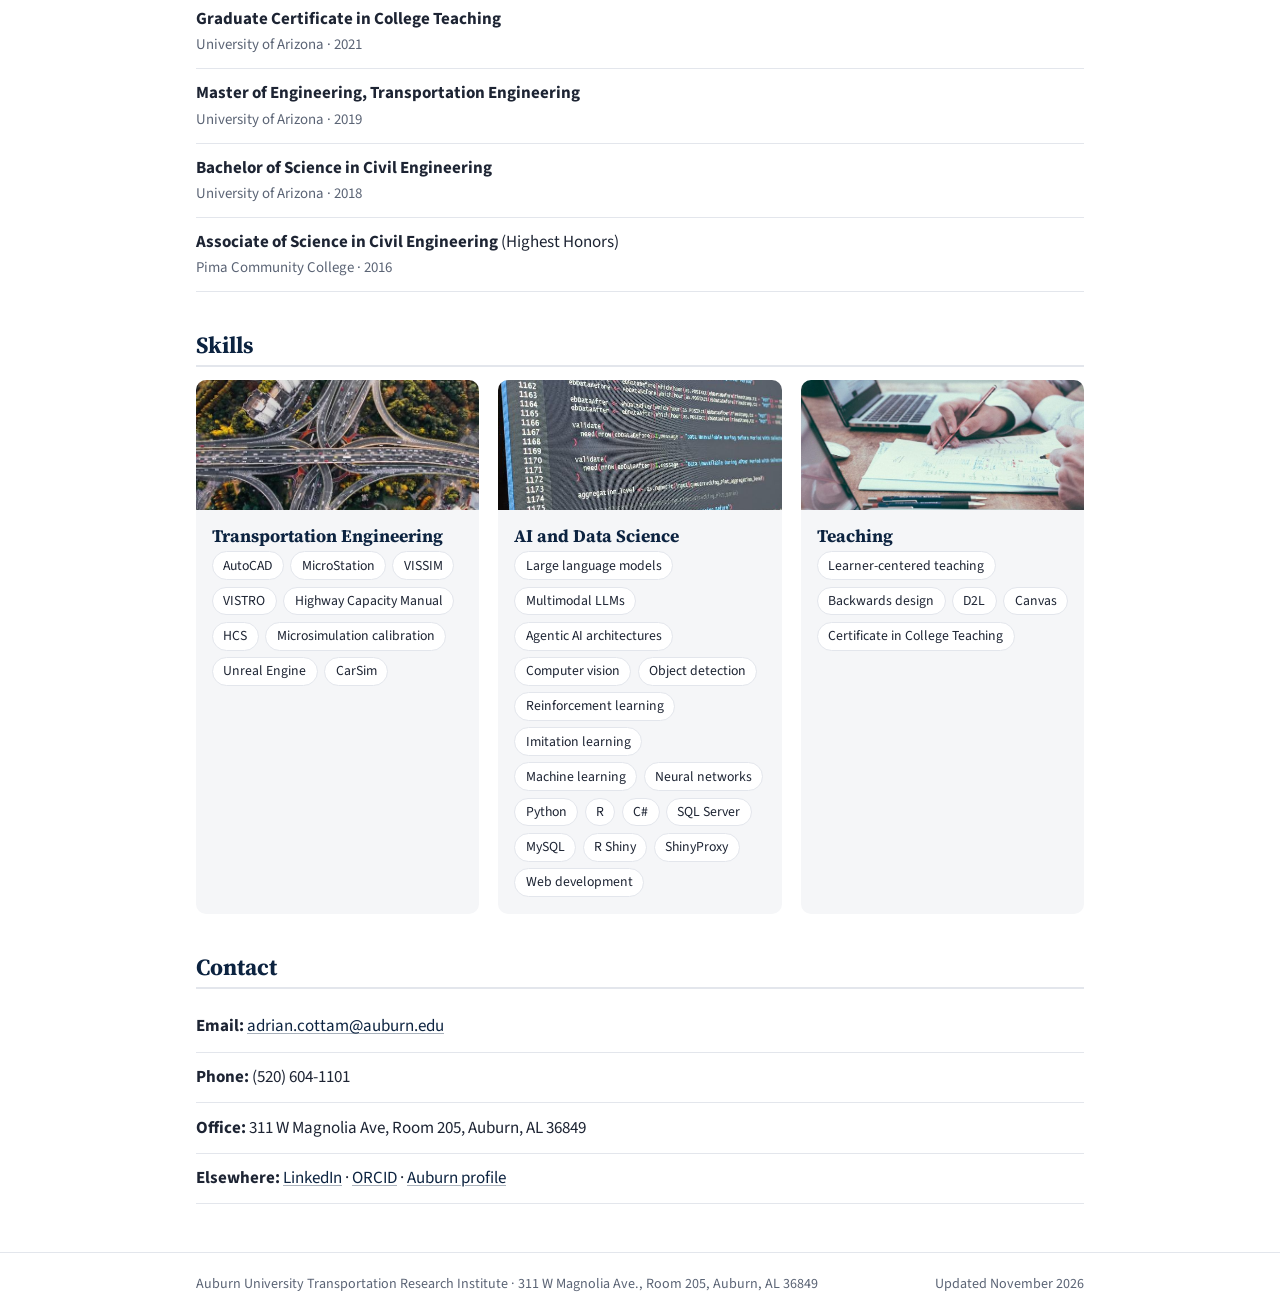
==== commit 6585d8aa: "Made AI and Data Science skill chips match the others" ====
--- a/index.html
+++ b/index.html
@@ -9,7 +9,7 @@
 <link rel="preconnect" href="https://fonts.googleapis.com">
 <link rel="preconnect" href="https://fonts.gstatic.com" crossorigin>
 <link href="https://fonts.googleapis.com/css2?family=Source+Sans+3:wght@400;600&family=Source+Serif+4:wght@600&display=swap" rel="stylesheet">
-<link rel="stylesheet" href="style.css?v=9">
+<link rel="stylesheet" href="style.css?v=11">
 </head>
 <body>
 <header class="site-header"><div class="inner">
@@ -26,7 +26,7 @@
 <div class="role">Assistant Research Professor · Auburn University Transportation Research Institute (AUTRI)</div>
 <p class="lede">I am a transportation researcher. I build digital twins, large-scale models, and artificial intelligence tools that let engineers see, test, and improve how transportation systems behave, from a single military installation gate to a statewide highway network.</p>
 <p>My name is Adrian Cottam, and I'm passionate about transportation engineering and using concepts from the information technology sector to propel my field into the next generation. I pursue excellence in all that I do, and share my passion for the industry with my peers. I seek to foster a culture of innovation with those around me, and motivate my peers to achieve great things through teamwork.</p>
-<p class="buttons"><a class="button" href="assets/CV_AdrianCottam.pdf">View Curriculum Vitae (CV)</a> <a class="button ghost" href="https://www.linkedin.com/in/adrian-cottam/">LinkedIn Profile</a></p>
+<p class="buttons"><a class="button" href="https://drive.google.com/file/d/1AxiZcrQKRnhsTTxNkqSbJy1v24htNPaE/view">View Curriculum Vitae (CV)</a> <a class="button ghost" href="https://www.linkedin.com/in/adrian-cottam/">LinkedIn Profile</a></p>
 </div>
 </section>
 
@@ -61,7 +61,7 @@
 <h2>Skills</h2>
 <div class="tiles skills">
 <div class="tile"><img src="assets/img/skill-transportation.jpg" alt="Aerial view of a multi-level highway interchange." width="600" height="600" loading="lazy"><h3>Transportation Engineering</h3><div class="chips"><span>AutoCAD</span><span>MicroStation</span><span>VISSIM</span><span>VISTRO</span><span>Highway Capacity Manual</span><span>HCS</span><span>Microsimulation calibration</span><span>Unreal Engine</span><span>CarSim</span></div></div>
-<div class="tile"><img src="assets/img/skill-data-science.jpg" alt="Close-up of program code on a computer monitor." width="500" height="500" loading="lazy"><h3>AI and Data Science</h3><div class="chips"><span class="hi">Large language models</span><span class="hi">Multimodal LLMs</span><span class="hi">Agentic AI architectures</span><span class="hi">Computer vision</span><span class="hi">Object detection</span><span class="hi">Reinforcement learning</span><span class="hi">Imitation learning</span><span>Machine learning</span><span>Neural networks</span><span>Python</span><span>R</span><span>C#</span><span>SQL Server</span><span>MySQL</span><span>R Shiny</span><span>ShinyProxy</span><span>Web development</span></div></div>
+<div class="tile"><img src="assets/img/skill-data-science.jpg" alt="Close-up of program code on a computer monitor." width="500" height="500" loading="lazy"><h3>AI and Data Science</h3><div class="chips"><span>Large language models</span><span>Multimodal LLMs</span><span>Agentic AI architectures</span><span>Computer vision</span><span>Object detection</span><span>Reinforcement learning</span><span>Imitation learning</span><span>Machine learning</span><span>Neural networks</span><span>Python</span><span>R</span><span>C#</span><span>SQL Server</span><span>MySQL</span><span>R Shiny</span><span>ShinyProxy</span><span>Web development</span></div></div>
 <div class="tile"><img src="assets/img/skill-teaching.jpg" alt="Hands taking notes beside two laptops." width="800" height="800" loading="lazy"><h3>Teaching</h3><div class="chips"><span>Learner-centered teaching</span><span>Backwards design</span><span>D2L</span><span>Canvas</span><span>Certificate in College Teaching</span></div></div>
 </div>
 
--- a/style.css
+++ b/style.css
@@ -161,6 +161,8 @@
 .area { background: var(--soft); border-radius: 10px; padding: 1rem 1.2rem; border-top: 3px solid var(--orange); }
 .area h3 { margin-top: .2rem; }
 .area p { margin: 0; font-size: .97rem; }
+.area-wide { margin: 1rem 0 1.2rem; }
+.area-wide .project-img figure { margin: 0; }
 
 /* funded projects */
 .grants { display: grid; grid-template-columns: repeat(auto-fill, minmax(260px, 1fr)); gap: 1rem; }
@@ -237,4 +239,3 @@
 .slide { position: relative; }
 .slide-cap { position: absolute; left: 12px; bottom: 10px; max-width: calc(100% - 100px); background: rgba(0,0,0,.6); color: #fff; font-size: .85rem; line-height: 1.35; padding: .3rem .65rem; border-radius: 6px; }
 @media (max-width: 720px) { .slide-cap { font-size: .76rem; left: 8px; bottom: 8px; max-width: calc(100% - 80px); } }
-.chips span.hi { background: #fdeee5; border-color: #f4c7aa; color: #8a3508; }
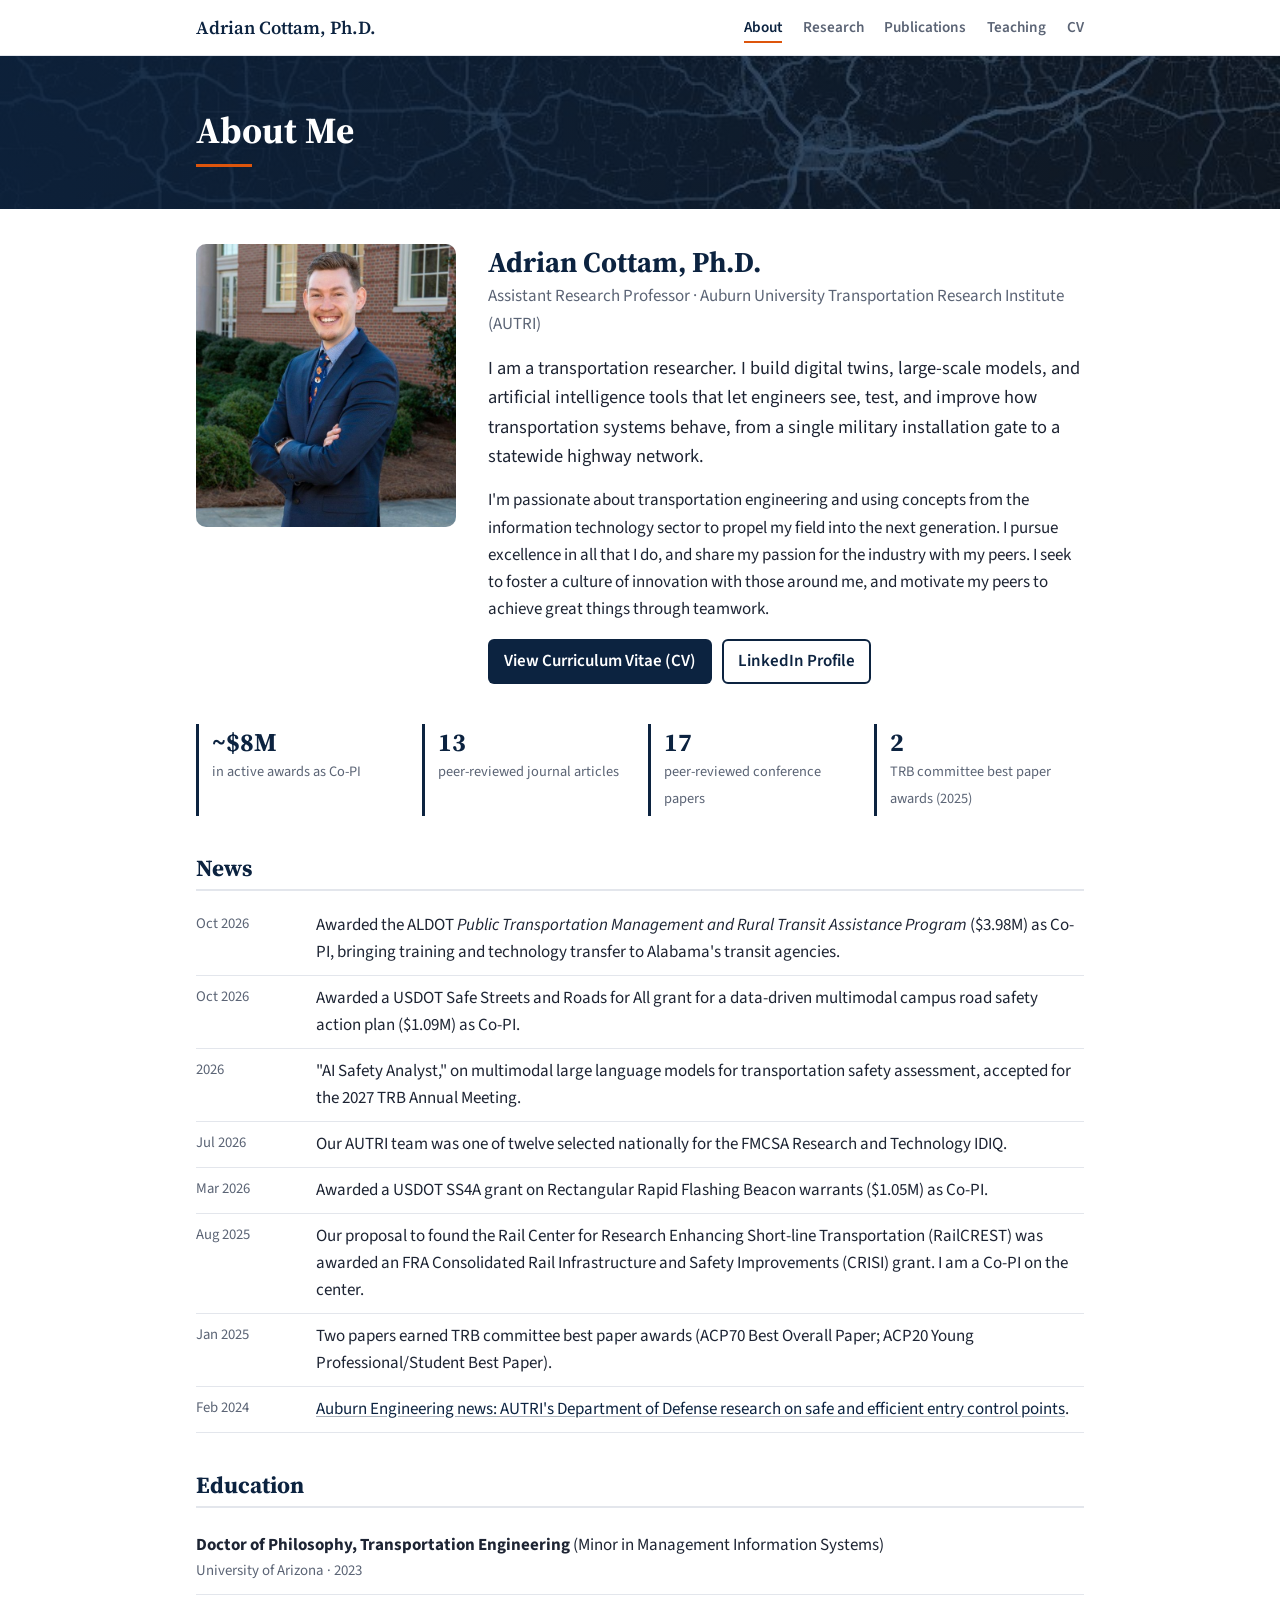
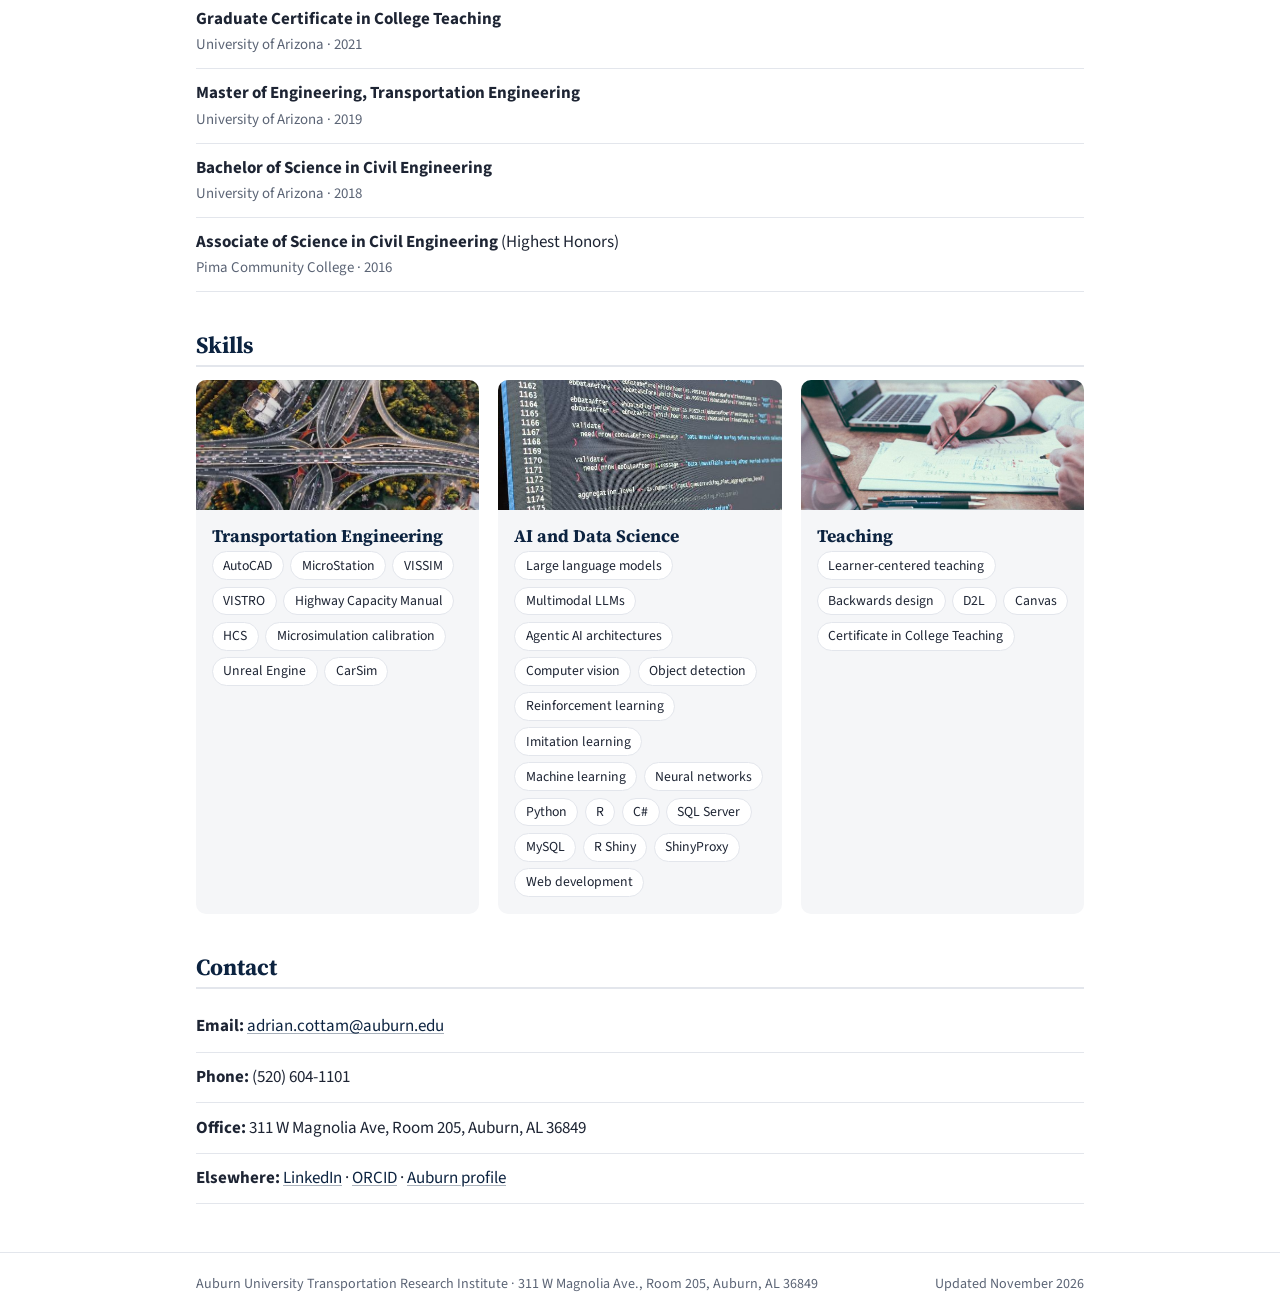
==== commit 75ff6d21: "Removed name from about intro" ====
--- a/index.html
+++ b/index.html
@@ -25,7 +25,7 @@
 <h2 class="name">Adrian Cottam, Ph.D.</h2>
 <div class="role">Assistant Research Professor · Auburn University Transportation Research Institute (AUTRI)</div>
 <p class="lede">I am a transportation researcher. I build digital twins, large-scale models, and artificial intelligence tools that let engineers see, test, and improve how transportation systems behave, from a single military installation gate to a statewide highway network.</p>
-<p>My name is Adrian Cottam, and I'm passionate about transportation engineering and using concepts from the information technology sector to propel my field into the next generation. I pursue excellence in all that I do, and share my passion for the industry with my peers. I seek to foster a culture of innovation with those around me, and motivate my peers to achieve great things through teamwork.</p>
+<p>I'm passionate about transportation engineering and using concepts from the information technology sector to propel my field into the next generation. I pursue excellence in all that I do, and share my passion for the industry with my peers. I seek to foster a culture of innovation with those around me, and motivate my peers to achieve great things through teamwork.</p>
 <p class="buttons"><a class="button" href="https://drive.google.com/file/d/1AxiZcrQKRnhsTTxNkqSbJy1v24htNPaE/view">View Curriculum Vitae (CV)</a> <a class="button ghost" href="https://www.linkedin.com/in/adrian-cottam/">LinkedIn Profile</a></p>
 </div>
 </section>
